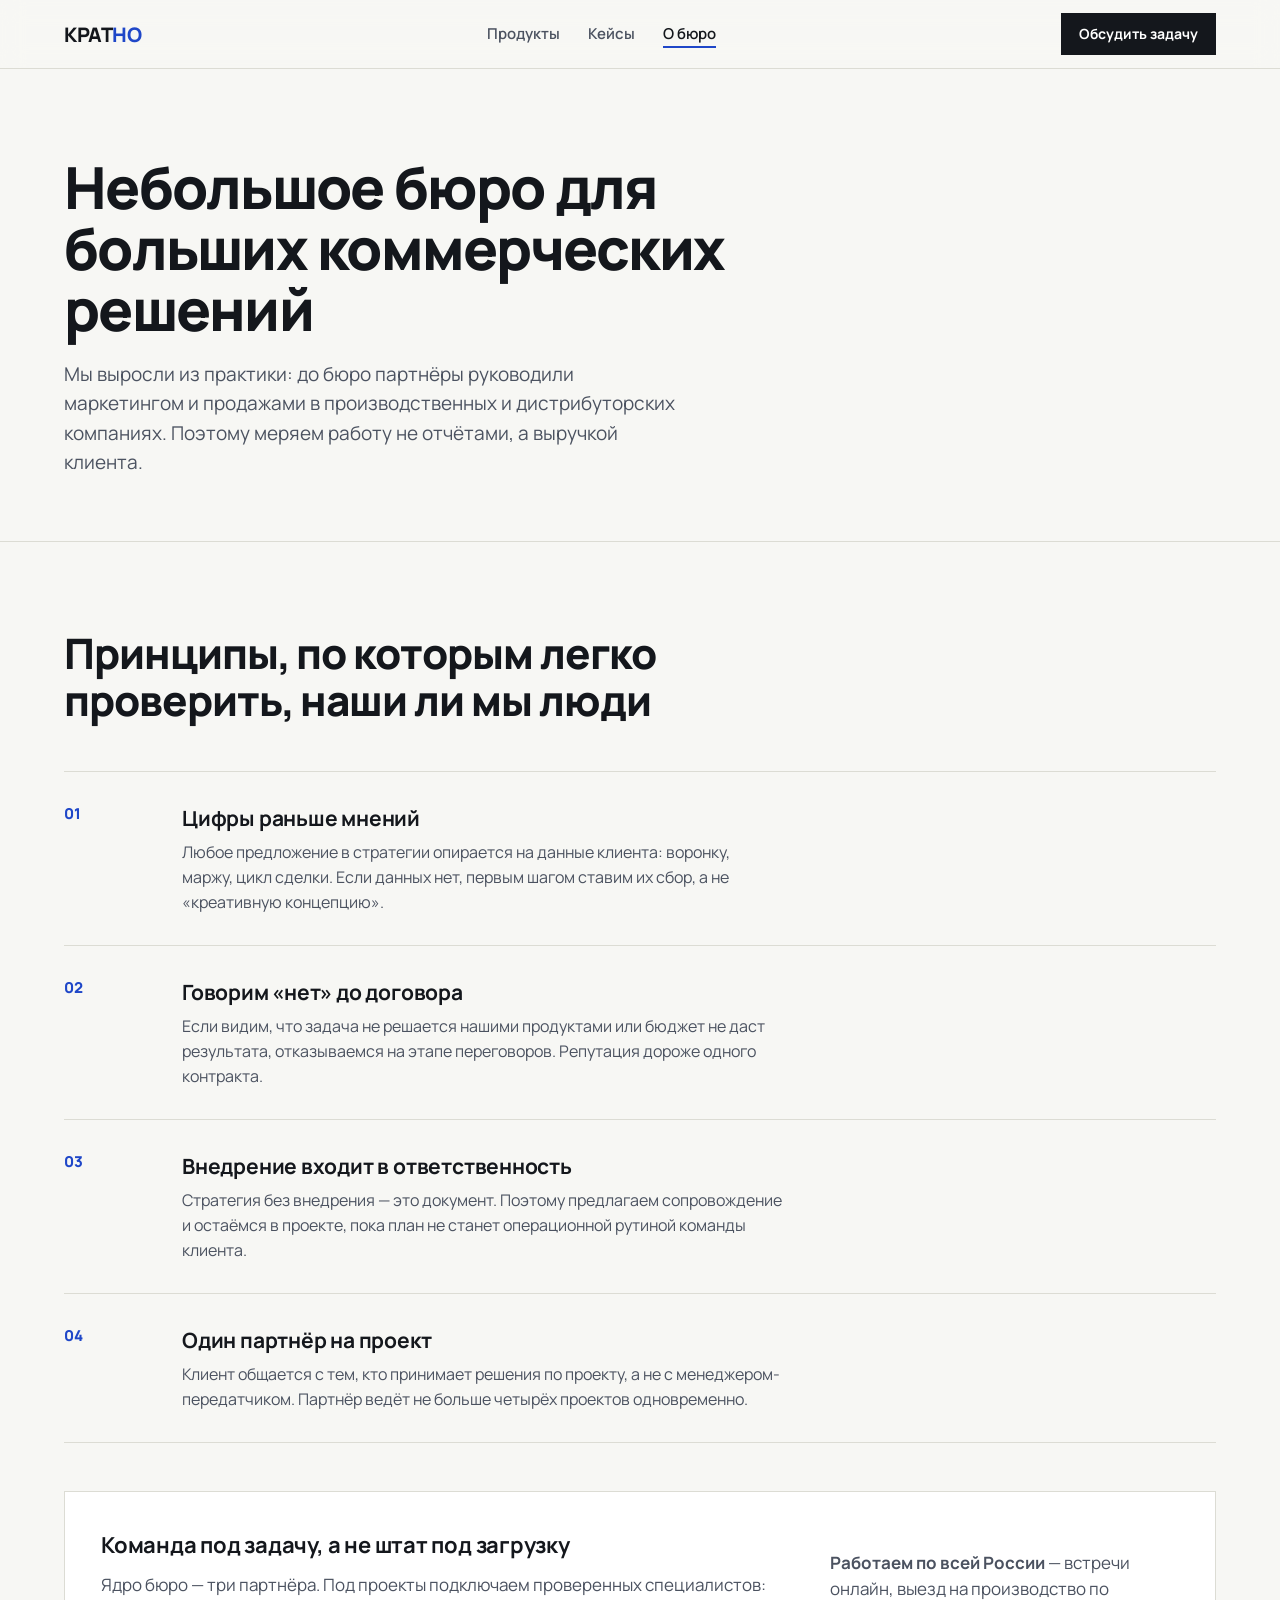
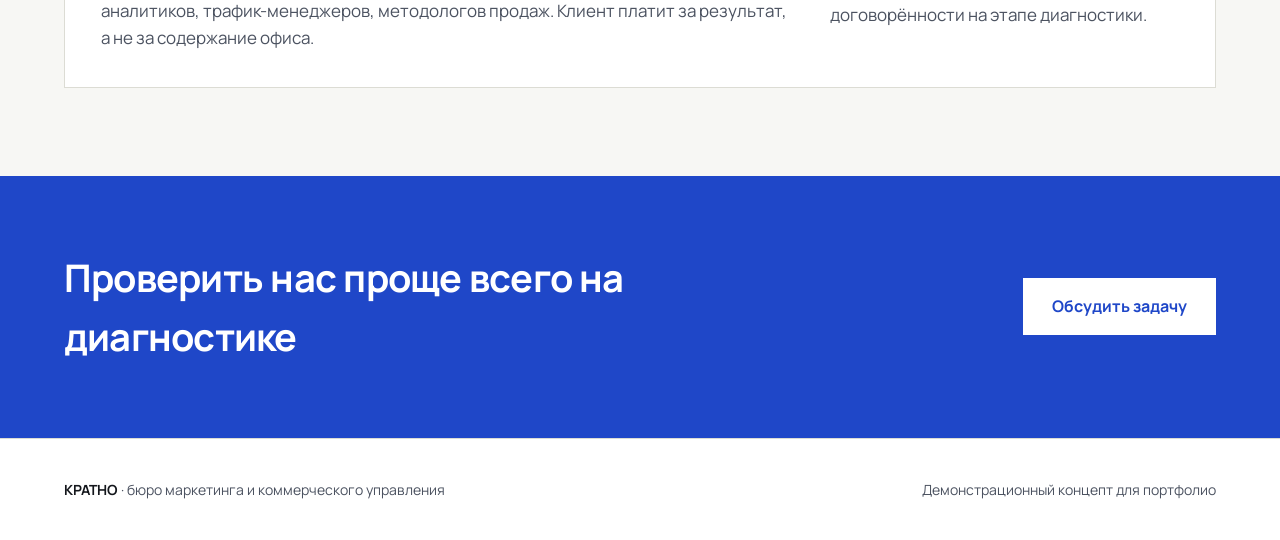
==== about.html @ 01b99e9a "Consulting bureau demo site: home, case study, about" ====
<!DOCTYPE html>
<html lang="ru">
<head>
<meta charset="utf-8">
<meta name="viewport" content="width=device-width, initial-scale=1">
<title>О бюро — Кратно</title>
<meta name="description" content="Кратно — бюро маркетинга и коммерческого управления. Принципы работы и формат сотрудничества.">
<link rel="preconnect" href="https://fonts.googleapis.com">
<link rel="preconnect" href="https://fonts.gstatic.com" crossorigin>
<link href="https://fonts.googleapis.com/css2?family=Manrope:wght@500;600;700;800&display=swap" rel="stylesheet">
<link rel="stylesheet" href="style.css">
</head>
<body>

<header class="site-head">
  <div class="wrap">
    <a class="logo" href="index.html">КРАТ<em>НО</em></a>
    <nav class="nav">
      <a href="index.html">Продукты</a>
      <a href="case.html">Кейсы</a>
      <a href="about.html" class="active">О бюро</a>
    </nav>
    <a class="head-cta" href="index.html#contact">Обсудить задачу</a>
  </div>
</header>

<section class="about-hero">
  <div class="wrap">
    <h1>Небольшое бюро для больших коммерческих решений</h1>
    <p class="lead">Мы выросли из практики: до бюро партнёры руководили маркетингом и продажами в производственных и дистрибуторских компаниях. Поэтому меряем работу не отчётами, а выручкой клиента.</p>
  </div>
</section>

<section class="block">
  <div class="wrap">
    <h2>Принципы, по которым легко проверить, наши ли мы люди</h2>
    <div class="principles">
      <div class="principle reveal">
        <div class="no">01</div>
        <div>
          <h3>Цифры раньше мнений</h3>
          <p>Любое предложение в стратегии опирается на данные клиента: воронку, маржу, цикл сделки. Если данных нет, первым шагом ставим их сбор, а не «креативную концепцию».</p>
        </div>
      </div>
      <div class="principle reveal">
        <div class="no">02</div>
        <div>
          <h3>Говорим «нет» до договора</h3>
          <p>Если видим, что задача не решается нашими продуктами или бюджет не даст результата, отказываемся на этапе переговоров. Репутация дороже одного контракта.</p>
        </div>
      </div>
      <div class="principle reveal">
        <div class="no">03</div>
        <div>
          <h3>Внедрение входит в ответственность</h3>
          <p>Стратегия без внедрения — это документ. Поэтому предлагаем сопровождение и остаёмся в проекте, пока план не станет операционной рутиной команды клиента.</p>
        </div>
      </div>
      <div class="principle reveal">
        <div class="no">04</div>
        <div>
          <h3>Один партнёр на проект</h3>
          <p>Клиент общается с тем, кто принимает решения по проекту, а не с менеджером-передатчиком. Партнёр ведёт не больше четырёх проектов одновременно.</p>
        </div>
      </div>
    </div>

    <div class="team-note reveal">
      <div>
        <h3>Команда под задачу, а не штат под загрузку</h3>
        <p>Ядро бюро — три партнёра. Под проекты подключаем проверенных специалистов: аналитиков, трафик-менеджеров, методологов продаж. Клиент платит за результат, а не за содержание офиса.</p>
      </div>
      <div>
        <p><b>Работаем по всей России</b> — встречи онлайн, выезд на производство по договорённости на этапе диагностики.</p>
      </div>
    </div>
  </div>
</section>

<div class="cta-band">
  <div class="wrap">
    <h2>Проверить нас проще всего на диагностике</h2>
    <a class="btn" href="mailto:hello@kratno.example">Обсудить задачу</a>
  </div>
</div>

<footer class="site-foot">
  <div class="wrap">
    <div><b>КРАТНО</b> · бюро маркетинга и коммерческого управления</div>
    <div>Демонстрационный концепт для портфолио</div>
  </div>
</footer>

<script>
const io = new IntersectionObserver(es => es.forEach(e => {
  if (e.isIntersecting) { e.target.classList.add('in'); io.unobserve(e.target); }
}), { threshold: 0.15 });
document.querySelectorAll('.reveal').forEach(el => io.observe(el));
</script>
</body>
</html>
---- style.css ----
:root {
  --bg: #f7f7f4;
  --bg-raise: #ffffff;
  --ink: #14171c;
  --ink-soft: #4b5260;
  --line: #dcdcd4;
  --accent: #1f47c8;
  --accent-ink: #ffffff;
  --radius: 0;
  --wrap: 1200px;
}

* { margin: 0; padding: 0; box-sizing: border-box; }

html { scroll-behavior: smooth; }
@media (prefers-reduced-motion: reduce) {
  html { scroll-behavior: auto; }
  .reveal { opacity: 1 !important; transform: none !important; transition: none !important; }
}

body {
  font-family: "Manrope", -apple-system, "Segoe UI", sans-serif;
  background: var(--bg);
  color: var(--ink);
  line-height: 1.55;
  font-size: 17px;
  -webkit-font-smoothing: antialiased;
}

.wrap { max-width: var(--wrap); margin: 0 auto; padding: 0 24px; }

a { color: inherit; text-decoration: none; }
img { max-width: 100%; display: block; }

/* ---------- header ---------- */
.site-head {
  position: sticky; top: 0; z-index: 40;
  background: color-mix(in srgb, var(--bg) 88%, transparent);
  backdrop-filter: blur(12px);
  border-bottom: 1px solid var(--line);
}
.site-head .wrap {
  display: flex; align-items: center; justify-content: space-between;
  height: 68px;
}
.logo { font-weight: 800; font-size: 20px; letter-spacing: -0.02em; }
.logo em { font-style: normal; color: var(--accent); }
.nav { display: flex; gap: 28px; font-size: 15px; font-weight: 600; color: var(--ink-soft); }
.nav a:hover { color: var(--ink); }
.nav a.active { color: var(--ink); box-shadow: 0 2px 0 var(--accent); }
.head-cta {
  font-size: 14px; font-weight: 700;
  background: var(--ink); color: #fff;
  padding: 10px 18px;
  transition: transform .15s ease, background .15s ease;
}
.head-cta:hover { background: var(--accent); }
.head-cta:active { transform: translateY(1px); }

/* ---------- hero ---------- */
.hero { padding: 88px 0 72px; border-bottom: 1px solid var(--line); }
.hero-grid {
  display: grid; grid-template-columns: 7fr 5fr; gap: 48px; align-items: end;
}
.hero h1 {
  font-size: clamp(32px, 3.8vw, 50px);
  line-height: 1.06; letter-spacing: -0.03em; font-weight: 800;
  max-width: 21ch;
}
.hero h1 em { font-style: normal; color: var(--accent); }
.hero-sub {
  margin-top: 22px; font-size: 19px; color: var(--ink-soft); max-width: 34ch;
}
.hero-actions { margin-top: 34px; display: flex; gap: 14px; flex-wrap: wrap; }
.btn {
  display: inline-block; font-weight: 700; font-size: 16px;
  padding: 15px 28px; border: 1px solid var(--ink);
  transition: transform .15s ease, background .15s ease, color .15s ease;
}
.btn:active { transform: translateY(1px) scale(.99); }
.btn-solid { background: var(--ink); color: #fff; }
.btn-solid:hover { background: var(--accent); border-color: var(--accent); }
.btn-ghost:hover { background: var(--ink); color: #fff; }
.hero-note {
  border-left: 3px solid var(--accent);
  padding: 6px 0 6px 20px;
  color: var(--ink-soft); font-size: 16px;
  max-width: 36ch;
}
.hero-note strong { color: var(--ink); }

/* ---------- stats strip ---------- */
.stats { border-bottom: 1px solid var(--line); background: var(--bg-raise); }
.stats .wrap {
  display: grid; grid-template-columns: repeat(3, 1fr);
}
.stat { padding: 30px 24px; }
.stat + .stat { border-left: 1px solid var(--line); }
.stat b {
  display: block; font-size: 34px; font-weight: 800; letter-spacing: -0.02em;
  font-variant-numeric: tabular-nums;
}
.stat span { color: var(--ink-soft); font-size: 15px; }

/* ---------- sections ---------- */
section.block { padding: 88px 0; }
.block + .block { border-top: 1px solid var(--line); }
.block h2 {
  font-size: clamp(28px, 3.4vw, 42px); letter-spacing: -0.025em;
  line-height: 1.1; font-weight: 800; max-width: 22ch;
}
.block .lead { margin-top: 16px; color: var(--ink-soft); max-width: 58ch; }

/* products */
.products { margin-top: 48px; display: grid; grid-template-columns: 1fr; }
.product {
  display: grid; grid-template-columns: 90px 1fr 220px; gap: 28px;
  padding: 34px 0; border-top: 1px solid var(--line);
  align-items: baseline;
}
.product:last-child { border-bottom: 1px solid var(--line); }
.product .step {
  font-weight: 800; font-size: 15px; color: var(--accent);
}
.product h3 { font-size: 24px; letter-spacing: -0.02em; }
.product p { margin-top: 8px; color: var(--ink-soft); font-size: 16px; max-width: 56ch; }
.product .term { text-align: right; font-weight: 700; font-size: 15px; color: var(--ink-soft); }
.product .term b { display: block; color: var(--ink); font-size: 18px; }

/* case teaser */
.case-teaser {
  margin-top: 48px;
  display: grid; grid-template-columns: 5fr 7fr; gap: 0;
  background: var(--ink); color: #fff;
}
.case-media { min-height: 360px; background: #2a2f3a center/cover no-repeat; }
.case-body { padding: 48px; display: flex; flex-direction: column; justify-content: space-between; gap: 32px; }
.case-body h3 { font-size: 28px; letter-spacing: -0.02em; line-height: 1.15; }
.case-body .case-nums { display: flex; gap: 40px; }
.case-body .case-nums b {
  display: block; font-size: 34px; font-weight: 800;
  color: #9db3ff; font-variant-numeric: tabular-nums;
}
.case-body .case-nums span { font-size: 14px; color: #b8bdc9; }
.case-link {
  font-weight: 700; color: #fff; border-bottom: 2px solid var(--accent);
  padding-bottom: 2px; align-self: flex-start;
}
.case-link:hover { color: #9db3ff; }

/* method */
.method { margin-top: 48px; display: grid; grid-template-columns: repeat(2, 1fr); gap: 1px; background: var(--line); border: 1px solid var(--line); }
.method div { background: var(--bg-raise); padding: 32px; }
.method h3 { font-size: 19px; margin-bottom: 8px; }
.method p { color: var(--ink-soft); font-size: 15.5px; }

/* CTA band */
.cta-band { background: var(--accent); color: var(--accent-ink); }
.cta-band .wrap {
  padding: 72px 24px;
  display: flex; align-items: center; justify-content: space-between; gap: 32px; flex-wrap: wrap;
}
.cta-band h2 { font-size: clamp(26px, 3vw, 38px); letter-spacing: -0.02em; max-width: 24ch; }
.cta-band .btn { border-color: #fff; background: #fff; color: var(--accent); }
.cta-band .btn:hover { background: var(--ink); border-color: var(--ink); color: #fff; }

/* ---------- case page ---------- */
.case-hero { padding: 72px 0 56px; border-bottom: 1px solid var(--line); }
.crumbs { font-size: 14px; font-weight: 600; color: var(--ink-soft); margin-bottom: 28px; }
.crumbs a:hover { color: var(--accent); }
.case-hero h1 {
  font-size: clamp(32px, 4.4vw, 54px); letter-spacing: -0.03em; line-height: 1.06; font-weight: 800;
  max-width: 24ch;
}
.case-meta { margin-top: 28px; display: flex; gap: 44px; flex-wrap: wrap; }
.case-meta div b { display: block; font-size: 15px; }
.case-meta div span { font-size: 14px; color: var(--ink-soft); }

.case-results { background: var(--ink); color: #fff; }
.case-results .wrap { display: grid; grid-template-columns: repeat(3, 1fr); }
.case-results .stat + .stat { border-left: 1px solid #2c313c; }
.case-results .stat b { color: #9db3ff; }
.case-results .stat span { color: #b8bdc9; }

.case-article { padding: 72px 0; display: grid; grid-template-columns: 4fr 8fr; gap: 56px; }
.case-article aside { position: sticky; top: 100px; align-self: start; }
.case-article aside nav { display: flex; flex-direction: column; gap: 10px; font-weight: 600; color: var(--ink-soft); font-size: 15px; }
.case-article aside nav a:hover { color: var(--accent); }
.case-article h2 { font-size: 26px; letter-spacing: -0.02em; margin: 44px 0 14px; }
.case-article h2:first-child { margin-top: 0; }
.case-article p { color: var(--ink-soft); margin-bottom: 14px; max-width: 62ch; }
.case-article ul { margin: 0 0 14px 20px; color: var(--ink-soft); }
.case-article li { margin-bottom: 6px; }
.case-quote {
  margin: 36px 0; padding: 28px 32px;
  background: var(--bg-raise); border-left: 3px solid var(--accent);
  font-size: 19px; line-height: 1.45; color: var(--ink);
}
.case-quote footer { margin-top: 12px; font-size: 14px; color: var(--ink-soft); font-weight: 600; }

/* ---------- about ---------- */
.about-hero { padding: 88px 0 64px; border-bottom: 1px solid var(--line); }
.about-hero h1 {
  font-size: clamp(34px, 4.6vw, 58px); letter-spacing: -0.03em; line-height: 1.05; font-weight: 800; max-width: 20ch;
}
.about-hero .lead { margin-top: 20px; font-size: 19px; color: var(--ink-soft); max-width: 52ch; }

.principles { margin-top: 48px; }
.principle {
  display: grid; grid-template-columns: 90px 1fr; gap: 28px;
  padding: 30px 0; border-top: 1px solid var(--line);
}
.principle:last-child { border-bottom: 1px solid var(--line); }
.principle .no { font-weight: 800; color: var(--accent); font-size: 15px; }
.principle h3 { font-size: 21px; letter-spacing: -0.01em; }
.principle p { margin-top: 6px; color: var(--ink-soft); font-size: 16px; max-width: 60ch; }

.team-note {
  margin-top: 48px; padding: 36px;
  background: var(--bg-raise); border: 1px solid var(--line);
  display: grid; grid-template-columns: 2fr 1fr; gap: 32px; align-items: center;
}
.team-note h3 { font-size: 22px; letter-spacing: -0.01em; margin-bottom: 10px; }
.team-note p { color: var(--ink-soft); }

/* ---------- footer ---------- */
.site-foot { border-top: 1px solid var(--line); background: var(--bg-raise); }
.site-foot .wrap {
  padding: 40px 24px; display: flex; justify-content: space-between; gap: 24px; flex-wrap: wrap;
  font-size: 14px; color: var(--ink-soft);
}
.site-foot b { color: var(--ink); }

/* ---------- reveal ---------- */
.reveal { opacity: 0; transform: translateY(18px); transition: opacity .6s ease, transform .6s ease; }
.reveal.in { opacity: 1; transform: none; }

/* ---------- mobile ---------- */
@media (max-width: 860px) {
  .nav { display: none; }
  .hero-grid, .case-teaser, .case-article, .team-note { grid-template-columns: 1fr; }
  .case-article aside { position: static; }
  .stats .wrap, .case-results .wrap { grid-template-columns: 1fr; }
  .stat + .stat { border-left: 0; border-top: 1px solid var(--line); }
  .case-results .stat + .stat { border-top-color: #2c313c; }
  .product { grid-template-columns: 1fr; gap: 8px; }
  .product .term { text-align: left; }
  .method { grid-template-columns: 1fr; }
  section.block, .hero, .about-hero { padding: 56px 0; }
}
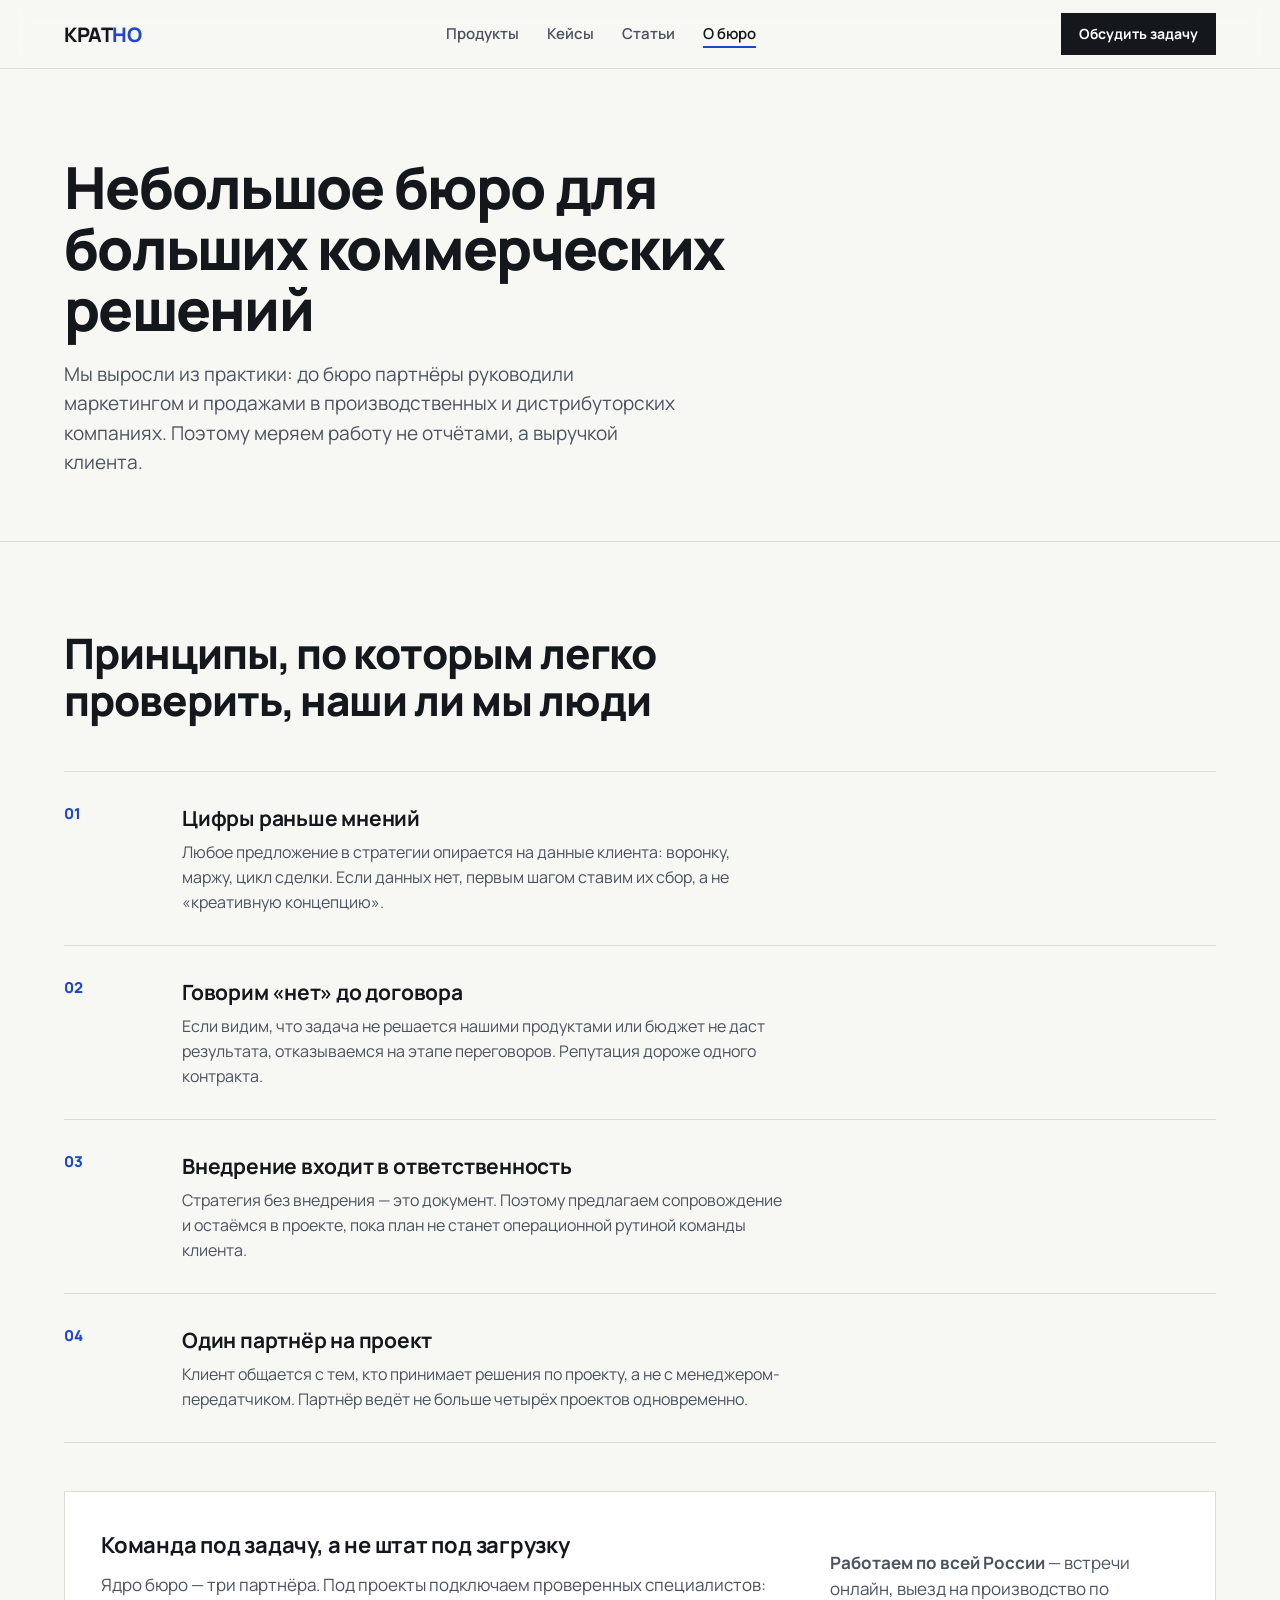
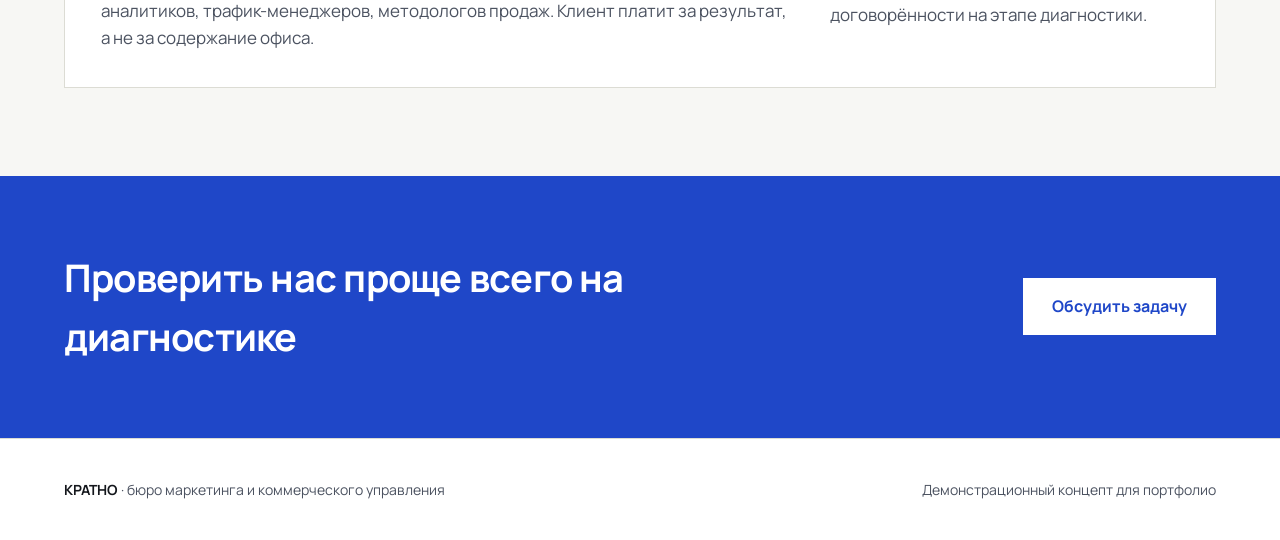
==== commit 58de8d90: "Add cases hub with 2 new case pages and blog section with 2 articles" ====
--- a/about.html
+++ b/about.html
@@ -17,7 +17,8 @@
     <a class="logo" href="index.html">КРАТ<em>НО</em></a>
     <nav class="nav">
       <a href="index.html">Продукты</a>
-      <a href="case.html">Кейсы</a>
+      <a href="cases.html">Кейсы</a>
+      <a href="blog.html">Статьи</a>
       <a href="about.html" class="active">О бюро</a>
     </nav>
     <a class="head-cta" href="index.html#contact">Обсудить задачу</a>
--- a/style.css
+++ b/style.css
@@ -223,6 +223,40 @@
 .team-note h3 { font-size: 22px; letter-spacing: -0.01em; margin-bottom: 10px; }
 .team-note p { color: var(--ink-soft); }
 
+/* ---------- cases hub ---------- */
+.case-grid { display: grid; grid-template-columns: repeat(3, 1fr); gap: 24px; }
+.case-card { background: var(--bg-raise); border: 1px solid var(--line); display: flex; flex-direction: column; transition: transform .18s ease, box-shadow .18s ease; }
+.case-card:hover { transform: translateY(-3px); box-shadow: 0 12px 32px rgb(20 23 28 / .08); }
+.case-card__media { height: 200px; background: #2a2f3a center/cover no-repeat; }
+.case-card__body { padding: 22px 24px 26px; display: flex; flex-direction: column; gap: 10px; flex: 1; }
+.case-card__tag { font-size: 13px; font-weight: 700; color: var(--accent); letter-spacing: .02em; }
+.case-card__body h3 { font-size: 19px; line-height: 1.25; letter-spacing: -0.01em; }
+.case-card__nums { margin-top: auto; padding-top: 12px; }
+.case-card__nums b { font-size: 26px; font-weight: 800; display: block; font-variant-numeric: tabular-nums; }
+.case-card__nums span { font-size: 13.5px; color: var(--ink-soft); }
+
+/* ---------- blog ---------- */
+.post-list { display: grid; grid-template-columns: repeat(2, 1fr); gap: 24px; }
+.post-card { background: var(--bg-raise); border: 1px solid var(--line); padding: 28px 30px; display: flex; flex-direction: column; gap: 10px; transition: transform .18s ease, box-shadow .18s ease; }
+.post-card:hover { transform: translateY(-3px); box-shadow: 0 12px 32px rgb(20 23 28 / .08); }
+.post-card time { font-size: 13.5px; color: var(--ink-soft); font-weight: 600; }
+.post-card h3 { font-size: 21px; letter-spacing: -0.015em; line-height: 1.25; }
+.post-card p { color: var(--ink-soft); font-size: 15.5px; }
+.post-card .more { margin-top: auto; padding-top: 10px; font-weight: 700; color: var(--accent); font-size: 15px; }
+
+.article { padding: 64px 0 72px; }
+.article .wrap { max-width: 760px; }
+.article h1 { font-size: clamp(30px, 4vw, 44px); letter-spacing: -0.025em; line-height: 1.1; font-weight: 800; }
+.article .meta { margin-top: 14px; color: var(--ink-soft); font-size: 14.5px; font-weight: 600; }
+.article figure { margin: 32px 0; }
+.article figure img { width: 100%; }
+.article figcaption { font-size: 13.5px; color: var(--ink-soft); margin-top: 8px; }
+.article h2 { font-size: 25px; letter-spacing: -0.015em; margin: 38px 0 12px; }
+.article p { color: #3a4150; margin-bottom: 14px; font-size: 17.5px; line-height: 1.65; }
+.article ul { margin: 0 0 14px 22px; color: #3a4150; font-size: 17px; }
+.article li { margin-bottom: 6px; }
+.article .note { background: var(--bg-raise); border-left: 3px solid var(--accent); padding: 18px 22px; margin: 26px 0; color: var(--ink); }
+
 /* ---------- footer ---------- */
 .site-foot { border-top: 1px solid var(--line); background: var(--bg-raise); }
 .site-foot .wrap {
@@ -243,6 +277,7 @@
   .stats .wrap, .case-results .wrap { grid-template-columns: 1fr; }
   .stat + .stat { border-left: 0; border-top: 1px solid var(--line); }
   .case-results .stat + .stat { border-top-color: #2c313c; }
+  .case-grid, .post-list { grid-template-columns: 1fr; }
   .product { grid-template-columns: 1fr; gap: 8px; }
   .product .term { text-align: left; }
   .method { grid-template-columns: 1fr; }
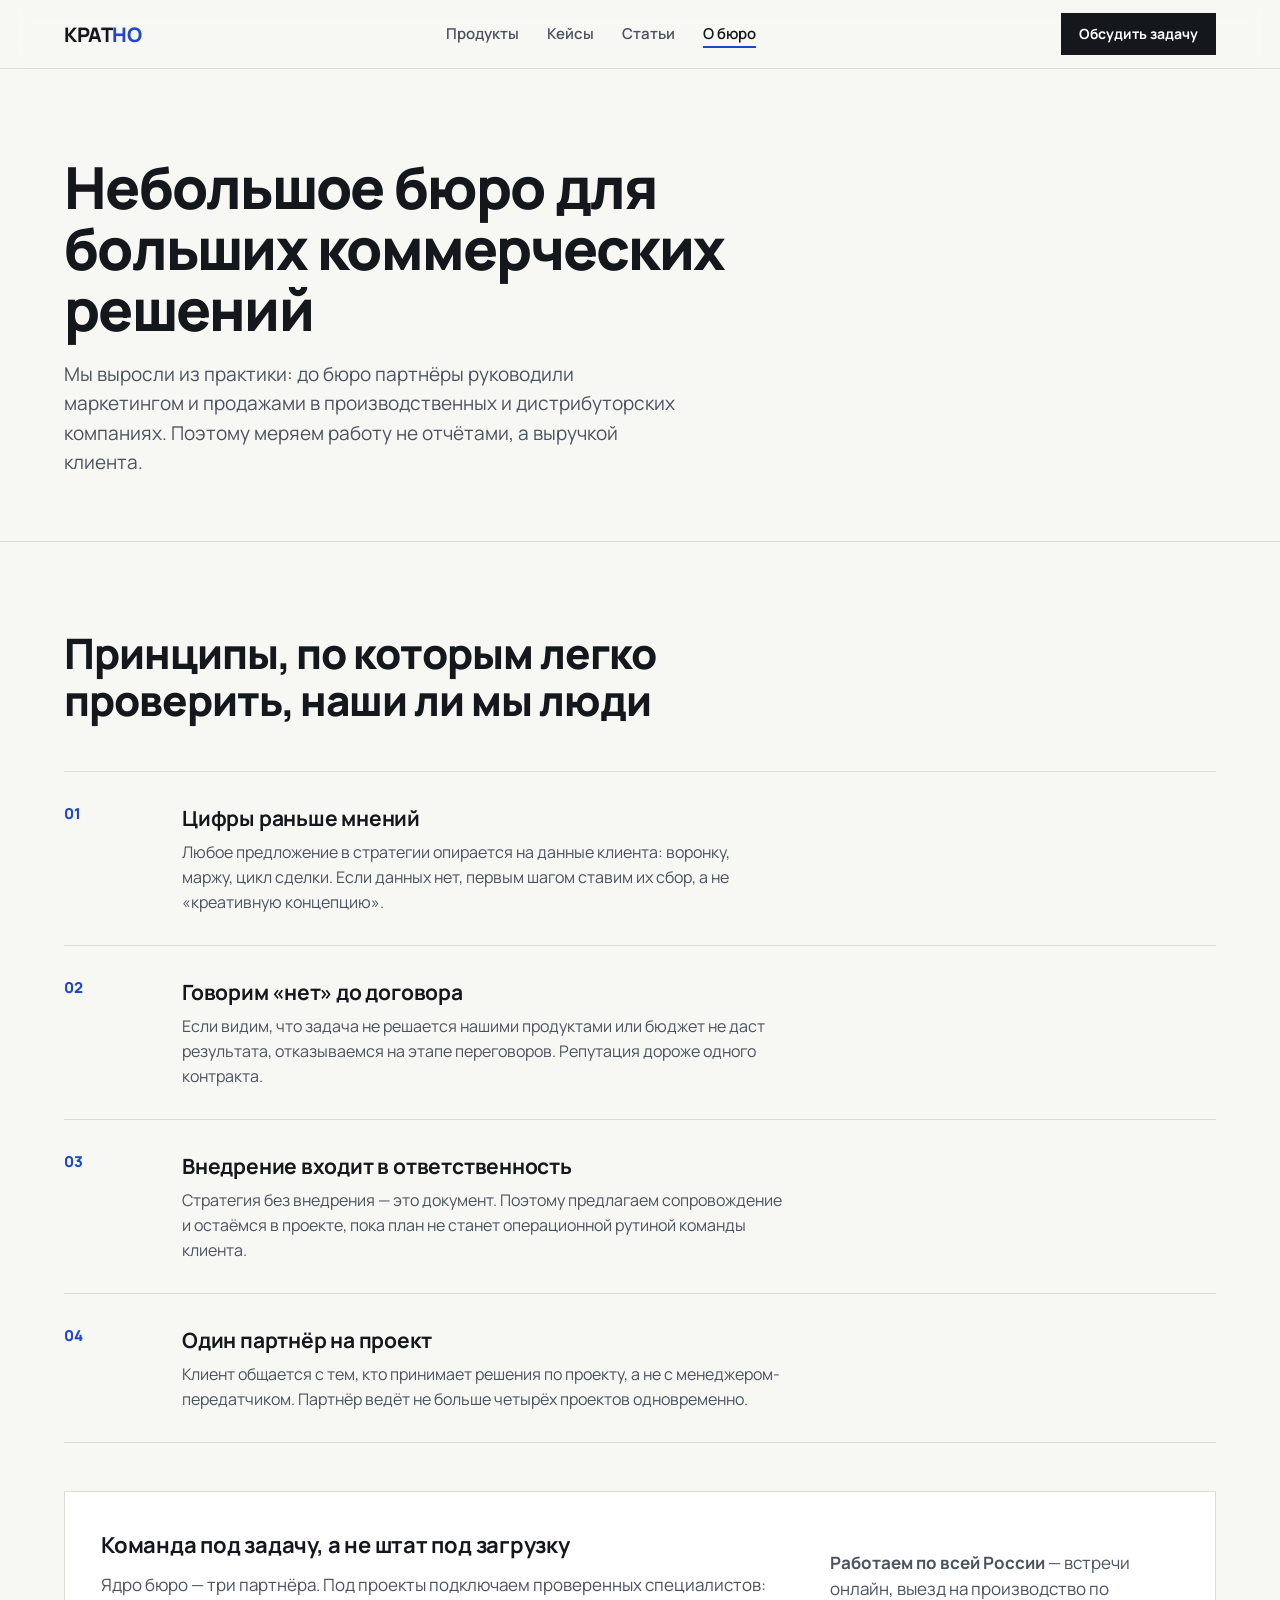
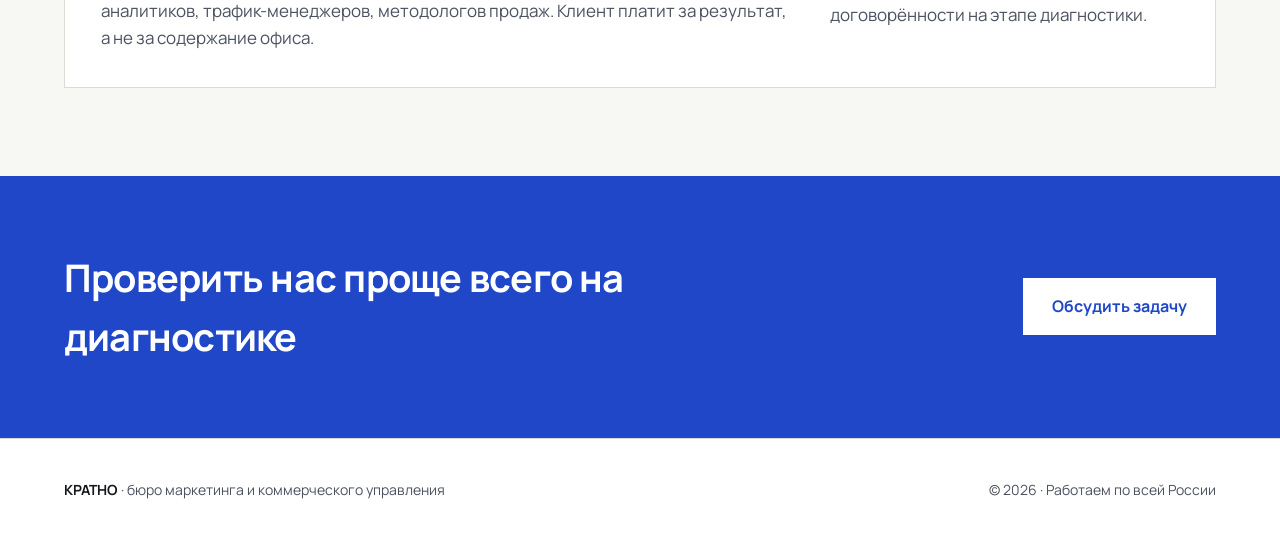
==== commit 469a357d: "Hero visual, cleanup footers" ====
--- a/about.html
+++ b/about.html
@@ -88,7 +88,7 @@
 <footer class="site-foot">
   <div class="wrap">
     <div><b>КРАТНО</b> · бюро маркетинга и коммерческого управления</div>
-    <div>Демонстрационный концепт для портфолио</div>
+    <div>© 2026 · Работаем по всей России</div>
   </div>
 </footer>
 
--- a/style.css
+++ b/style.css
@@ -88,6 +88,25 @@
   max-width: 36ch;
 }
 .hero-note strong { color: var(--ink); }
+.hero-grid { align-items: center; }
+.hero-visual { position: relative; }
+.hero-visual img {
+  width: 100%; height: 440px; object-fit: cover; display: block;
+  filter: saturate(.85) contrast(1.05);
+}
+.hero-visual::after {
+  content: ""; position: absolute; inset: 0;
+  background: linear-gradient(200deg, transparent 55%, rgb(20 23 28 / .55));
+  pointer-events: none;
+}
+.hero-chip {
+  position: absolute; left: 20px; bottom: 20px; z-index: 2;
+  background: var(--bg-raise); border-left: 3px solid var(--accent);
+  padding: 16px 20px; max-width: 300px;
+  box-shadow: 0 16px 40px rgb(20 23 28 / .22);
+}
+.hero-chip b { display: block; font-size: 30px; font-weight: 800; letter-spacing: -0.02em; }
+.hero-chip span { font-size: 13.5px; color: var(--ink-soft); line-height: 1.4; display: block; margin-top: 2px; }
 
 /* ---------- stats strip ---------- */
 .stats { border-bottom: 1px solid var(--line); background: var(--bg-raise); }
@@ -273,6 +292,7 @@
 @media (max-width: 860px) {
   .nav { display: none; }
   .hero-grid, .case-teaser, .case-article, .team-note { grid-template-columns: 1fr; }
+  .hero-visual img { height: 300px; }
   .case-article aside { position: static; }
   .stats .wrap, .case-results .wrap { grid-template-columns: 1fr; }
   .stat + .stat { border-left: 0; border-top: 1px solid var(--line); }
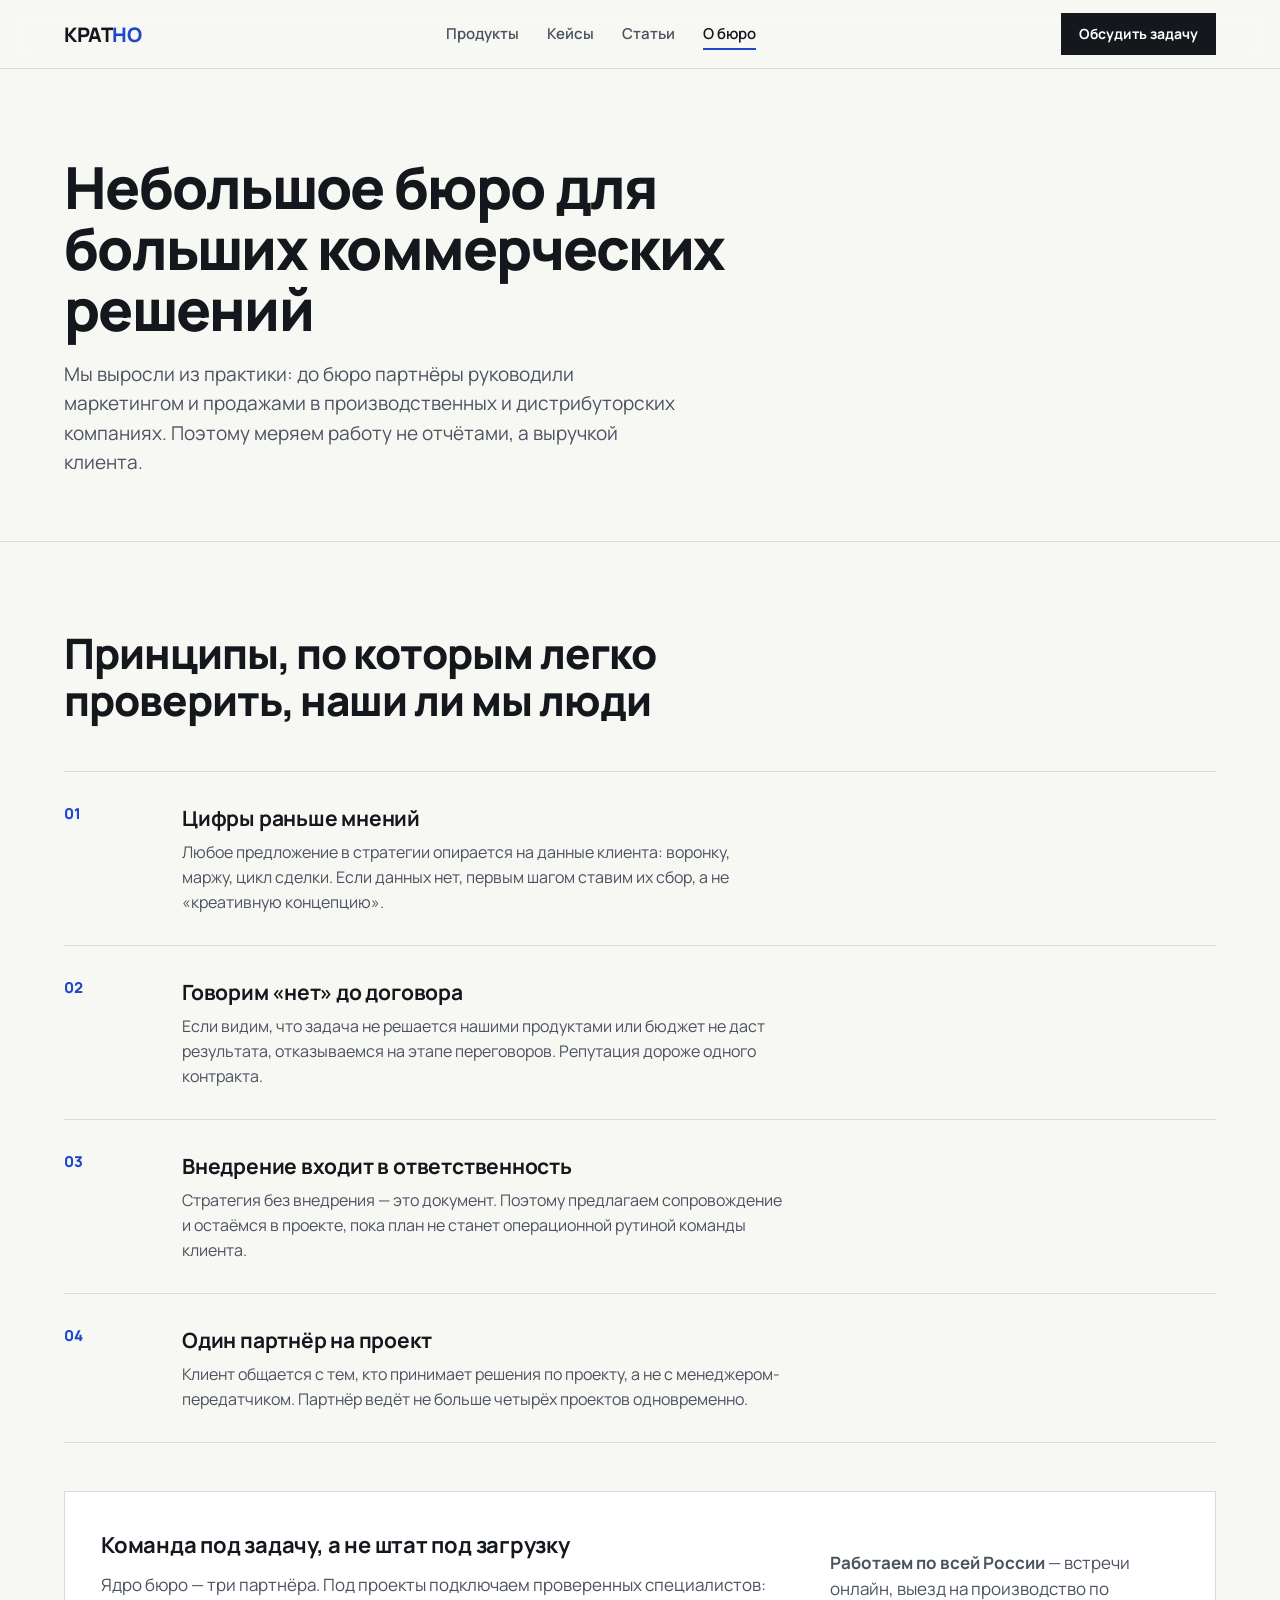
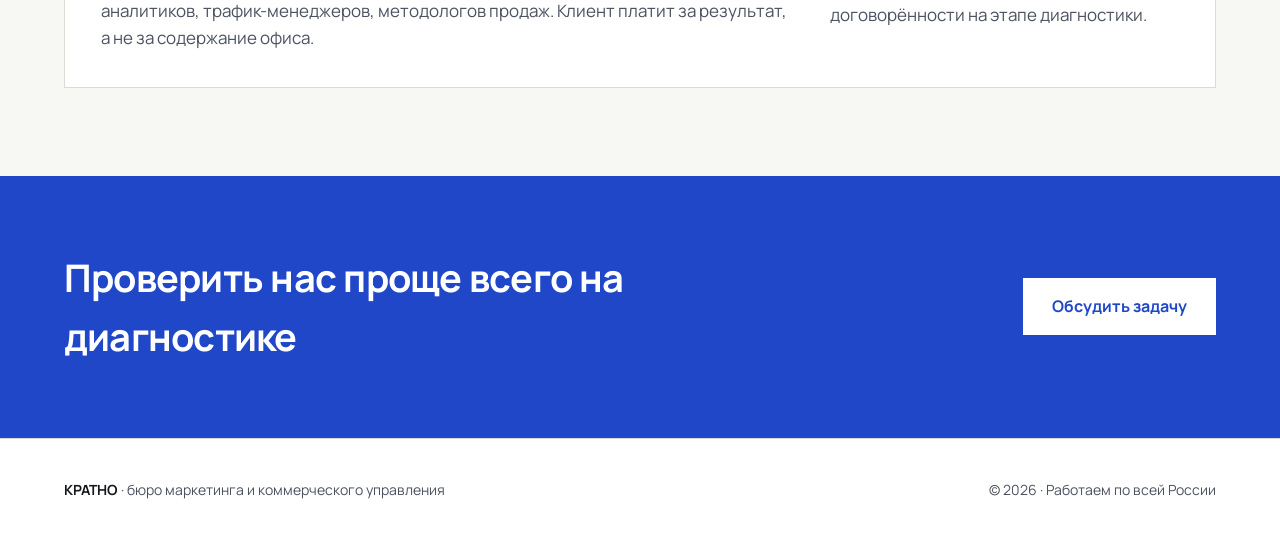
==== commit abe61d49: "Polish: counters, stagger reveal, hero intro, favicon, og tags" ====
--- a/about.html
+++ b/about.html
@@ -9,6 +9,10 @@
 <link rel="preconnect" href="https://fonts.gstatic.com" crossorigin>
 <link href="https://fonts.googleapis.com/css2?family=Manrope:wght@500;600;700;800&display=swap" rel="stylesheet">
 <link rel="stylesheet" href="style.css">
+<link rel="icon" href="data:image/svg+xml,%3Csvg xmlns=%27http://www.w3.org/2000/svg%27 viewBox=%270 0 64 64%27%3E%3Crect width=%2764%27 height=%2764%27 fill=%27%231f47c8%27/%3E%3Ctext x=%2732%27 y=%2744%27 font-family=%27Arial,sans-serif%27 font-size=%2736%27 font-weight=%27800%27 fill=%27white%27 text-anchor=%27middle%27%3EK%3C/text%3E%3C/svg%3E">
+<meta property="og:title" content="О бюро — Кратно">
+<meta property="og:type" content="website">
+<meta property="og:description" content="Кратно — бюро маркетинга и коммерческого управления. Принципы работы и формат сотрудничества.">
 </head>
 <body>
 
@@ -92,11 +96,6 @@
   </div>
 </footer>
 
-<script>
-const io = new IntersectionObserver(es => es.forEach(e => {
-  if (e.isIntersecting) { e.target.classList.add('in'); io.unobserve(e.target); }
-}), { threshold: 0.15 });
-document.querySelectorAll('.reveal').forEach(el => io.observe(el));
-</script>
+<script src="app.js"></script>
 </body>
 </html>
--- a/style.css
+++ b/style.css
@@ -285,8 +285,32 @@
 .site-foot b { color: var(--ink); }
 
 /* ---------- reveal ---------- */
-.reveal { opacity: 0; transform: translateY(18px); transition: opacity .6s ease, transform .6s ease; }
+.reveal { opacity: 0; transform: translateY(18px); transition: opacity .7s cubic-bezier(.16,1,.3,1), transform .7s cubic-bezier(.16,1,.3,1); }
 .reveal.in { opacity: 1; transform: none; }
+
+/* header shadow on scroll */
+.site-head.scrolled { box-shadow: 0 6px 24px rgb(20 23 28 / .08); }
+
+/* link underline animation */
+.nav a { position: relative; }
+.nav a::after {
+  content: ""; position: absolute; left: 0; bottom: -4px;
+  width: 100%; height: 2px; background: var(--accent);
+  transform: scaleX(0); transform-origin: left;
+  transition: transform .25s ease;
+}
+.nav a:hover::after, .nav a.active::after { transform: scaleX(1); }
+.nav a.active { box-shadow: none; }
+
+/* hero intro */
+@media (prefers-reduced-motion: no-preference) {
+  .hero h1, .hero-sub, .hero-actions { opacity: 0; transform: translateY(22px); animation: heroIn .8s cubic-bezier(.16,1,.3,1) forwards; }
+  .hero-sub { animation-delay: .12s; }
+  .hero-actions { animation-delay: .22s; }
+  .hero-visual { opacity: 0; transform: translateX(26px); animation: heroIn .9s cubic-bezier(.16,1,.3,1) .18s forwards; }
+  .hero-visual.reveal { transition: none; }
+}
+@keyframes heroIn { to { opacity: 1; transform: none; } }
 
 /* ---------- mobile ---------- */
 @media (max-width: 860px) {
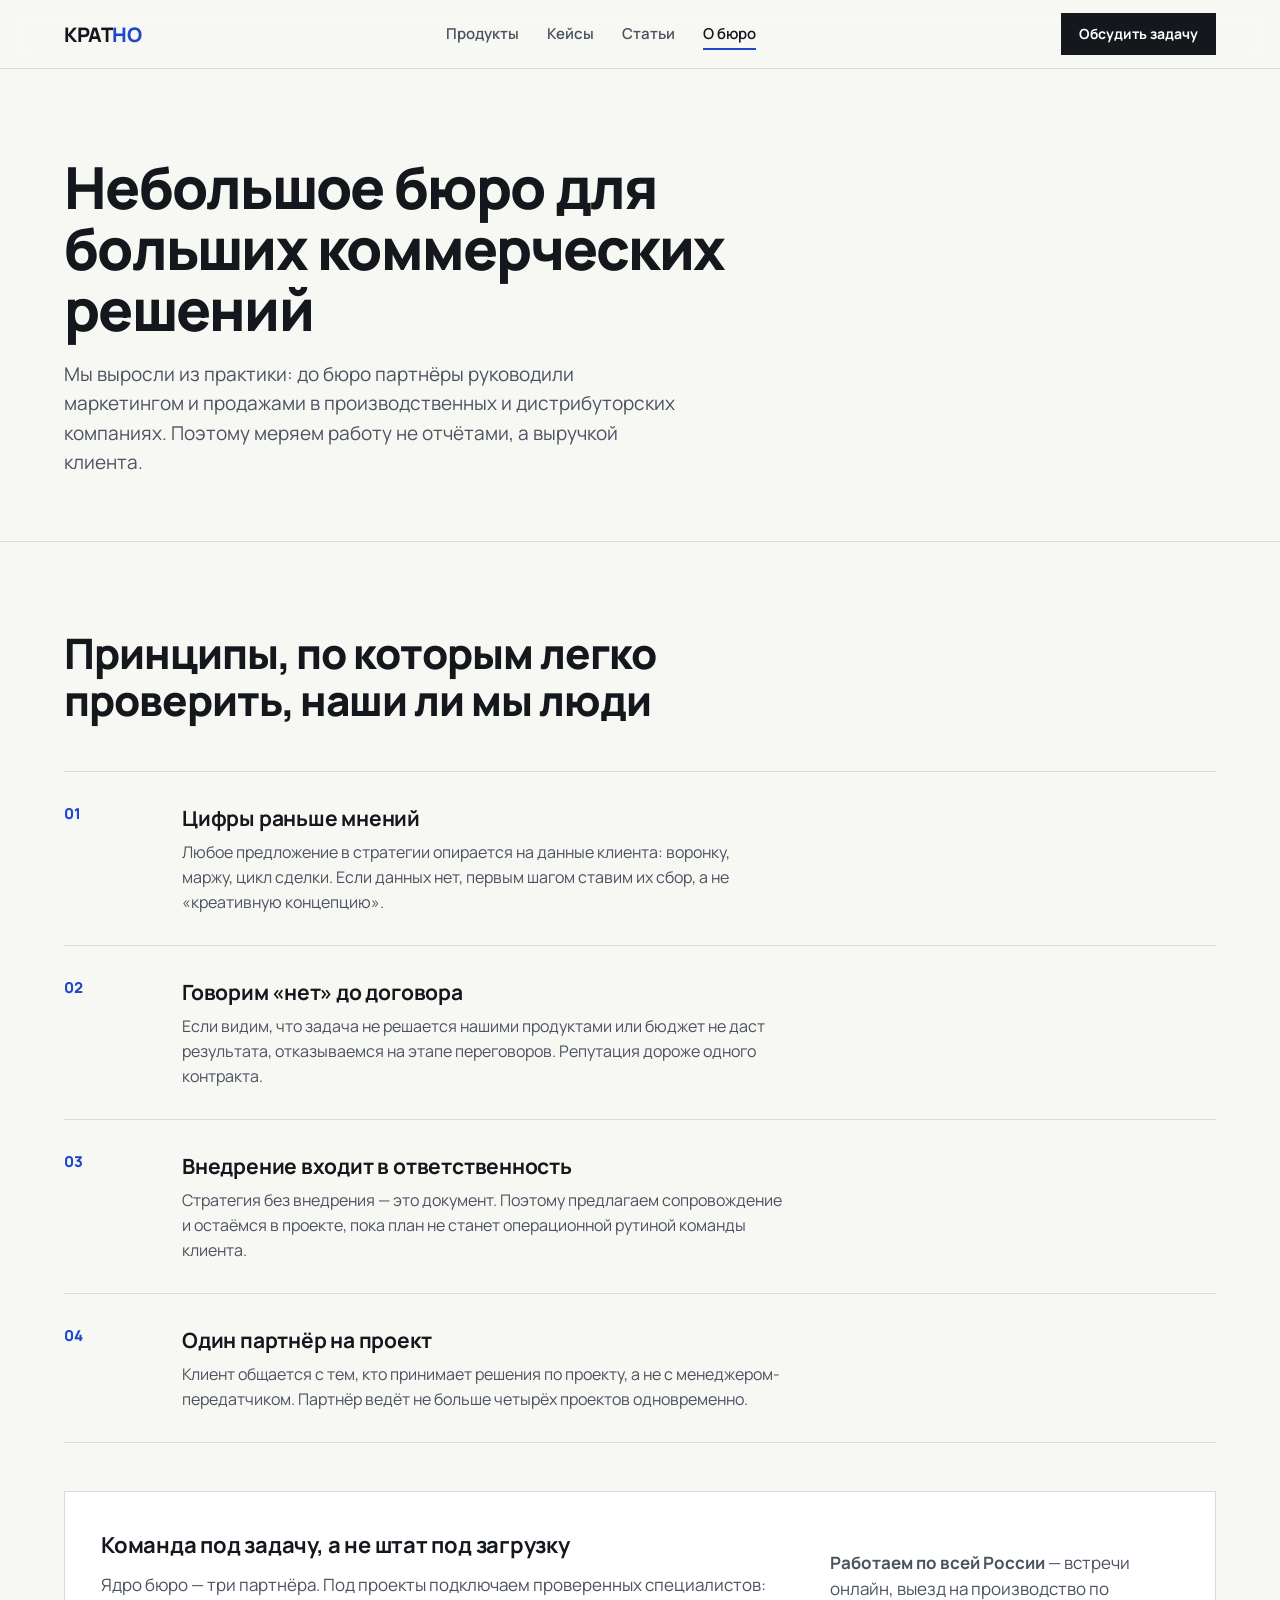
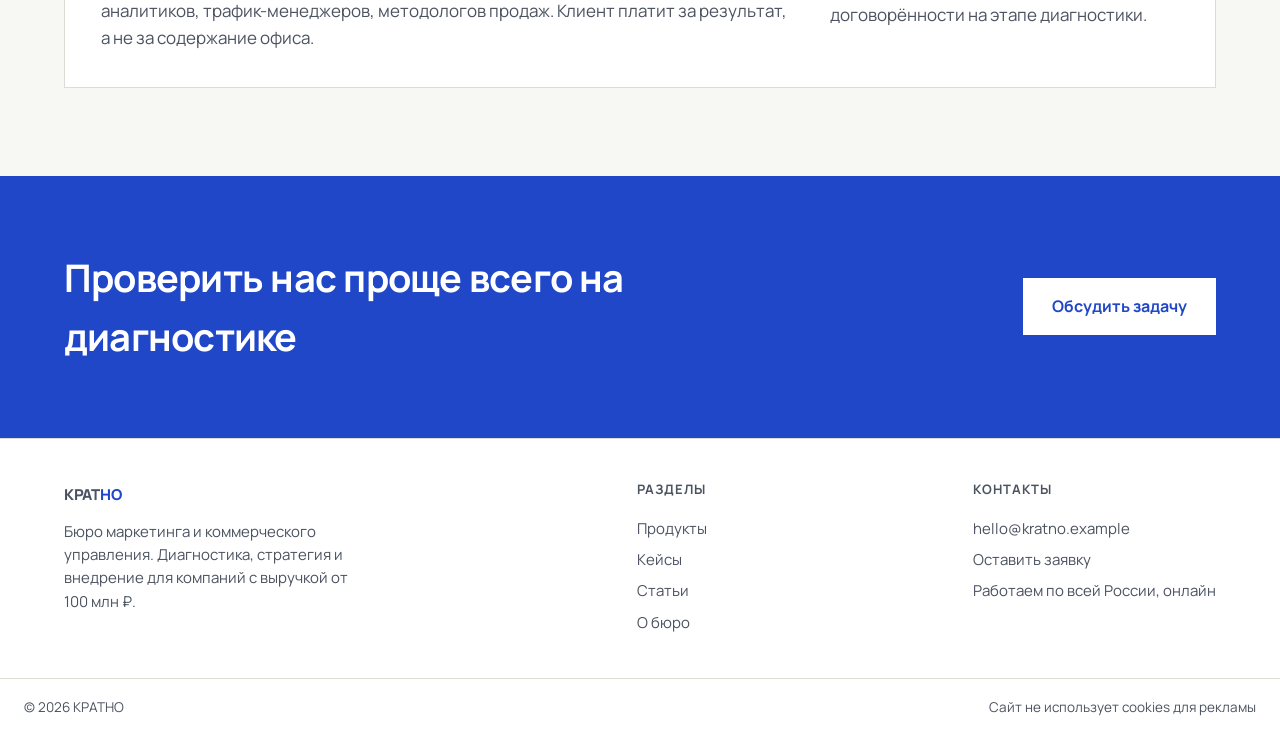
==== commit 4d277e6b: "Life pass: team hero, lead modal, testimonials, FAQ, logos, rich footer, next-case, parallax" ====
--- a/about.html
+++ b/about.html
@@ -25,7 +25,7 @@
       <a href="blog.html">Статьи</a>
       <a href="about.html" class="active">О бюро</a>
     </nav>
-    <a class="head-cta" href="index.html#contact">Обсудить задачу</a>
+    <a class="head-cta" href="#" data-modal-open>Обсудить задачу</a>
   </div>
 </header>
 
@@ -85,16 +85,66 @@
 <div class="cta-band">
   <div class="wrap">
     <h2>Проверить нас проще всего на диагностике</h2>
-    <a class="btn" href="mailto:hello@kratno.example">Обсудить задачу</a>
+    <a class="btn" href="#" data-modal-open>Обсудить задачу</a>
   </div>
 </div>
 
 <footer class="site-foot">
-  <div class="wrap">
-    <div><b>КРАТНО</b> · бюро маркетинга и коммерческого управления</div>
-    <div>© 2026 · Работаем по всей России</div>
+  <div class="wrap cols">
+    <div class="about-col">
+      <a class="logo" href="index.html">КРАТ<em>НО</em></a>
+      <p>Бюро маркетинга и коммерческого управления. Диагностика, стратегия и внедрение для компаний с выручкой от 100 млн ₽.</p>
+    </div>
+    <div>
+      <h4>Разделы</h4>
+      <a href="index.html#products">Продукты</a>
+      <a href="cases.html">Кейсы</a>
+      <a href="blog.html">Статьи</a>
+      <a href="about.html">О бюро</a>
+    </div>
+    <div>
+      <h4>Контакты</h4>
+      <a href="#" data-modal-open>hello@kratno.example</a>
+      <a href="#" data-modal-open>Оставить заявку</a>
+      <a>Работаем по всей России, онлайн</a>
+    </div>
+  </div>
+  <div class="base">
+    <div>© 2026 КРАТНО</div>
+    <div>Сайт не использует cookies для рекламы</div>
   </div>
 </footer>
+
+<div class="modal" id="lead-modal" role="dialog" aria-modal="true" aria-labelledby="lm-title">
+  <div class="modal__back" data-modal-close></div>
+  <div class="modal__box">
+    <button class="modal__close" data-modal-close aria-label="Закрыть">&times;</button>
+    <h3 id="lm-title">Обсудить задачу</h3>
+    <p class="sub">Коротко расскажите о компании — вернёмся в течение рабочего дня с планом первой встречи.</p>
+    <form data-lead-form>
+      <label>Ваше имя</label>
+      <input type="text" name="name" required placeholder="Как к вам обращаться">
+      <label>Телефон или Telegram</label>
+      <input type="text" name="phone" required placeholder="+7 ___ ___-__-__ или @ник">
+      <label>Что интересует</label>
+      <select name="topic">
+        <option>Диагностика коммерческой функции</option>
+        <option>Стратегия роста</option>
+        <option>Сопровождение внедрения</option>
+        <option>Пока не знаю — нужен разбор</option>
+      </select>
+      <label>Пара слов о задаче</label>
+      <textarea name="msg" placeholder="Чем занимаетесь и что хочется изменить"></textarea>
+      <button class="send" type="submit">Отправить заявку</button>
+      <p class="fine">Нажимая кнопку, вы соглашаетесь с политикой обработки персональных данных</p>
+    </form>
+    <div class="modal__ok">
+      <div class="ring">&#10003;</div>
+      <h3>Заявка принята</h3>
+      <p class="sub">Свяжемся с вами в течение рабочего дня.</p>
+    </div>
+  </div>
+</div>
 
 <script src="app.js"></script>
 </body>
--- a/style.css
+++ b/style.css
@@ -58,7 +58,17 @@
 .head-cta:active { transform: translateY(1px); }
 
 /* ---------- hero ---------- */
-.hero { padding: 88px 0 72px; border-bottom: 1px solid var(--line); }
+.hero { padding: 88px 0 72px; border-bottom: 1px solid var(--line); position: relative; overflow: hidden; }
+.hero::before {
+  content: ""; position: absolute; z-index: 0; pointer-events: none;
+  width: 720px; height: 720px; left: -180px; top: -220px;
+  background: radial-gradient(circle, rgb(31 71 200 / .07), transparent 62%);
+}
+@media (prefers-reduced-motion: no-preference) {
+  .hero::before { animation: drift 14s ease-in-out infinite alternate; }
+}
+@keyframes drift { to { transform: translate(120px, 60px) scale(1.15); } }
+.hero .wrap { position: relative; z-index: 1; }
 .hero-grid {
   display: grid; grid-template-columns: 7fr 5fr; gap: 48px; align-items: end;
 }
@@ -107,6 +117,141 @@
 }
 .hero-chip b { display: block; font-size: 30px; font-weight: 800; letter-spacing: -0.02em; }
 .hero-chip span { font-size: 13.5px; color: var(--ink-soft); line-height: 1.4; display: block; margin-top: 2px; }
+@media (prefers-reduced-motion: no-preference) {
+  .hero-chip { animation: chipFloat 5s ease-in-out 1.4s infinite alternate; }
+}
+@keyframes chipFloat { to { transform: translateY(-8px); } }
+
+/* ---------- logos strip ---------- */
+.logos { border-bottom: 1px solid var(--line); background: var(--bg-raise); }
+.logos .wrap {
+  padding: 26px 24px; display: flex; align-items: center; justify-content: space-between;
+  gap: 28px; flex-wrap: wrap;
+}
+.logos .label { font-size: 13px; color: var(--ink-soft); font-weight: 600; }
+.logos .marks { display: flex; gap: 40px; align-items: center; flex-wrap: wrap; }
+.logos .marks span {
+  font-weight: 800; font-size: 17px; letter-spacing: .04em; color: #b3b6be;
+  transition: color .25s ease;
+  white-space: nowrap;
+}
+.logos .marks span:hover { color: var(--ink); }
+.logos .marks span:nth-child(2) { font-weight: 600; font-style: italic; }
+.logos .marks span:nth-child(3) { letter-spacing: .18em; font-size: 15px; }
+.logos .marks span:nth-child(4) { font-weight: 500; }
+.logos .marks span:nth-child(5) { border: 2px solid currentColor; padding: 3px 9px; font-size: 13px; }
+
+/* ---------- testimonials ---------- */
+.tst { margin-top: 48px; display: grid; grid-template-columns: repeat(3, 1fr); gap: 24px; }
+.tst blockquote {
+  background: var(--bg-raise); border: 1px solid var(--line);
+  padding: 28px; display: flex; flex-direction: column; gap: 18px;
+  font-size: 16.5px; line-height: 1.55;
+}
+.tst footer { display: flex; align-items: center; gap: 12px; margin-top: auto; }
+.tst .ava {
+  width: 42px; height: 42px; border-radius: 50%; flex: none;
+  display: grid; place-items: center; color: #fff; font-weight: 800; font-size: 16px;
+}
+.tst b { display: block; font-size: 14.5px; }
+.tst small { color: var(--ink-soft); font-size: 13px; }
+
+/* ---------- FAQ ---------- */
+.faq { margin-top: 48px; border-top: 1px solid var(--line); }
+.faq details { border-bottom: 1px solid var(--line); }
+.faq summary {
+  cursor: pointer; list-style: none; padding: 24px 40px 24px 0;
+  font-weight: 700; font-size: 18px; position: relative;
+}
+.faq summary::-webkit-details-marker { display: none; }
+.faq summary::after {
+  content: "+"; position: absolute; right: 4px; top: 50%;
+  transform: translateY(-50%); font-size: 26px; font-weight: 400; color: var(--accent);
+  transition: transform .25s ease;
+}
+.faq details[open] summary::after { transform: translateY(-50%) rotate(45deg); }
+.faq details p { padding: 0 0 24px; color: var(--ink-soft); max-width: 68ch; }
+
+/* ---------- modal ---------- */
+.modal {
+  position: fixed; inset: 0; z-index: 200; display: none;
+  align-items: center; justify-content: center; padding: 20px;
+}
+.modal.open { display: flex; }
+.modal__back {
+  position: absolute; inset: 0; background: rgb(20 23 28 / .55);
+  backdrop-filter: blur(4px);
+}
+.modal__box {
+  position: relative; background: var(--bg-raise); width: 460px; max-width: 100%;
+  padding: 36px; max-height: 92vh; overflow: auto;
+  box-shadow: 0 30px 80px rgb(20 23 28 / .3);
+}
+@media (prefers-reduced-motion: no-preference) {
+  .modal.open .modal__box { animation: modalIn .35s cubic-bezier(.16,1,.3,1); }
+}
+@keyframes modalIn { from { opacity: 0; transform: translateY(26px) scale(.98); } }
+.modal__close {
+  position: absolute; top: 14px; right: 16px; border: 0; background: none;
+  font-size: 26px; cursor: pointer; color: var(--ink-soft); line-height: 1;
+}
+.modal__close:hover { color: var(--ink); }
+.modal h3 { font-size: 24px; letter-spacing: -0.015em; margin-bottom: 6px; }
+.modal .sub { color: var(--ink-soft); font-size: 15px; margin-bottom: 22px; }
+.modal label { display: block; font-size: 13.5px; font-weight: 700; margin: 14px 0 6px; }
+.modal input, .modal select, .modal textarea {
+  width: 100%; padding: 12px 14px; border: 1px solid var(--line);
+  font: inherit; font-size: 15.5px; background: var(--bg); color: var(--ink);
+}
+.modal input:focus, .modal select:focus, .modal textarea:focus {
+  outline: 2px solid var(--accent); outline-offset: -1px;
+}
+.modal textarea { resize: vertical; min-height: 84px; }
+.modal .send {
+  margin-top: 22px; width: 100%; border: 0; cursor: pointer;
+  background: var(--accent); color: #fff; font: inherit; font-weight: 700;
+  font-size: 16px; padding: 15px;
+  transition: transform .15s ease, background .15s ease;
+}
+.modal .send:hover { background: #1739a8; }
+.modal .send:active { transform: scale(.985); }
+.modal .fine { margin-top: 12px; font-size: 12.5px; color: var(--ink-soft); text-align: center; }
+.modal__ok { display: none; text-align: center; padding: 30px 0 16px; }
+.modal__ok .ring {
+  width: 64px; height: 64px; margin: 0 auto 18px; border-radius: 50%;
+  background: var(--accent); color: #fff; display: grid; place-items: center; font-size: 30px;
+}
+@media (prefers-reduced-motion: no-preference) {
+  .modal__ok.show .ring { animation: pop .5s cubic-bezier(.16,1,.3,1); }
+}
+@keyframes pop { from { transform: scale(0); } }
+.modal.sent form { display: none; }
+.modal.sent .modal__ok { display: block; }
+
+/* ---------- next case / footer nav ---------- */
+.next-case { border-top: 1px solid var(--line); }
+.next-case a {
+  display: flex; justify-content: space-between; align-items: center; gap: 20px;
+  padding: 44px 0; transition: background .2s ease;
+}
+.next-case .wrap:hover a { color: var(--accent); }
+.next-case small { display: block; font-size: 13.5px; color: var(--ink-soft); font-weight: 600; margin-bottom: 8px; }
+.next-case h3 { font-size: clamp(20px, 2.6vw, 30px); letter-spacing: -0.02em; transition: color .2s ease; }
+.next-case .arr { font-size: 34px; color: var(--accent); flex: none; }
+
+.site-foot .cols {
+  display: grid; grid-template-columns: 2fr 1fr 1fr; gap: 40px;
+  padding: 52px 24px 40px;
+}
+.site-foot .cols h4 { font-size: 13px; letter-spacing: .08em; text-transform: uppercase; color: var(--ink-soft); margin-bottom: 14px; }
+.site-foot .cols a { display: block; padding: 4px 0; color: var(--ink-soft); font-size: 15px; }
+.site-foot .cols a:hover { color: var(--accent); }
+.site-foot .cols .about-col p { color: var(--ink-soft); font-size: 15px; max-width: 34ch; margin-top: 10px; }
+.site-foot .base {
+  border-top: 1px solid var(--line);
+  padding: 18px 24px; display: flex; justify-content: space-between; gap: 16px; flex-wrap: wrap;
+  font-size: 13.5px; color: var(--ink-soft);
+}
 
 /* ---------- stats strip ---------- */
 .stats { border-bottom: 1px solid var(--line); background: var(--bg-raise); }
@@ -321,7 +466,9 @@
   .stats .wrap, .case-results .wrap { grid-template-columns: 1fr; }
   .stat + .stat { border-left: 0; border-top: 1px solid var(--line); }
   .case-results .stat + .stat { border-top-color: #2c313c; }
-  .case-grid, .post-list { grid-template-columns: 1fr; }
+  .case-grid, .post-list, .tst { grid-template-columns: 1fr; }
+  .site-foot .cols { grid-template-columns: 1fr; gap: 24px; padding: 40px 24px 28px; }
+  .logos .marks { gap: 22px; }
   .product { grid-template-columns: 1fr; gap: 8px; }
   .product .term { text-align: left; }
   .method { grid-template-columns: 1fr; }
